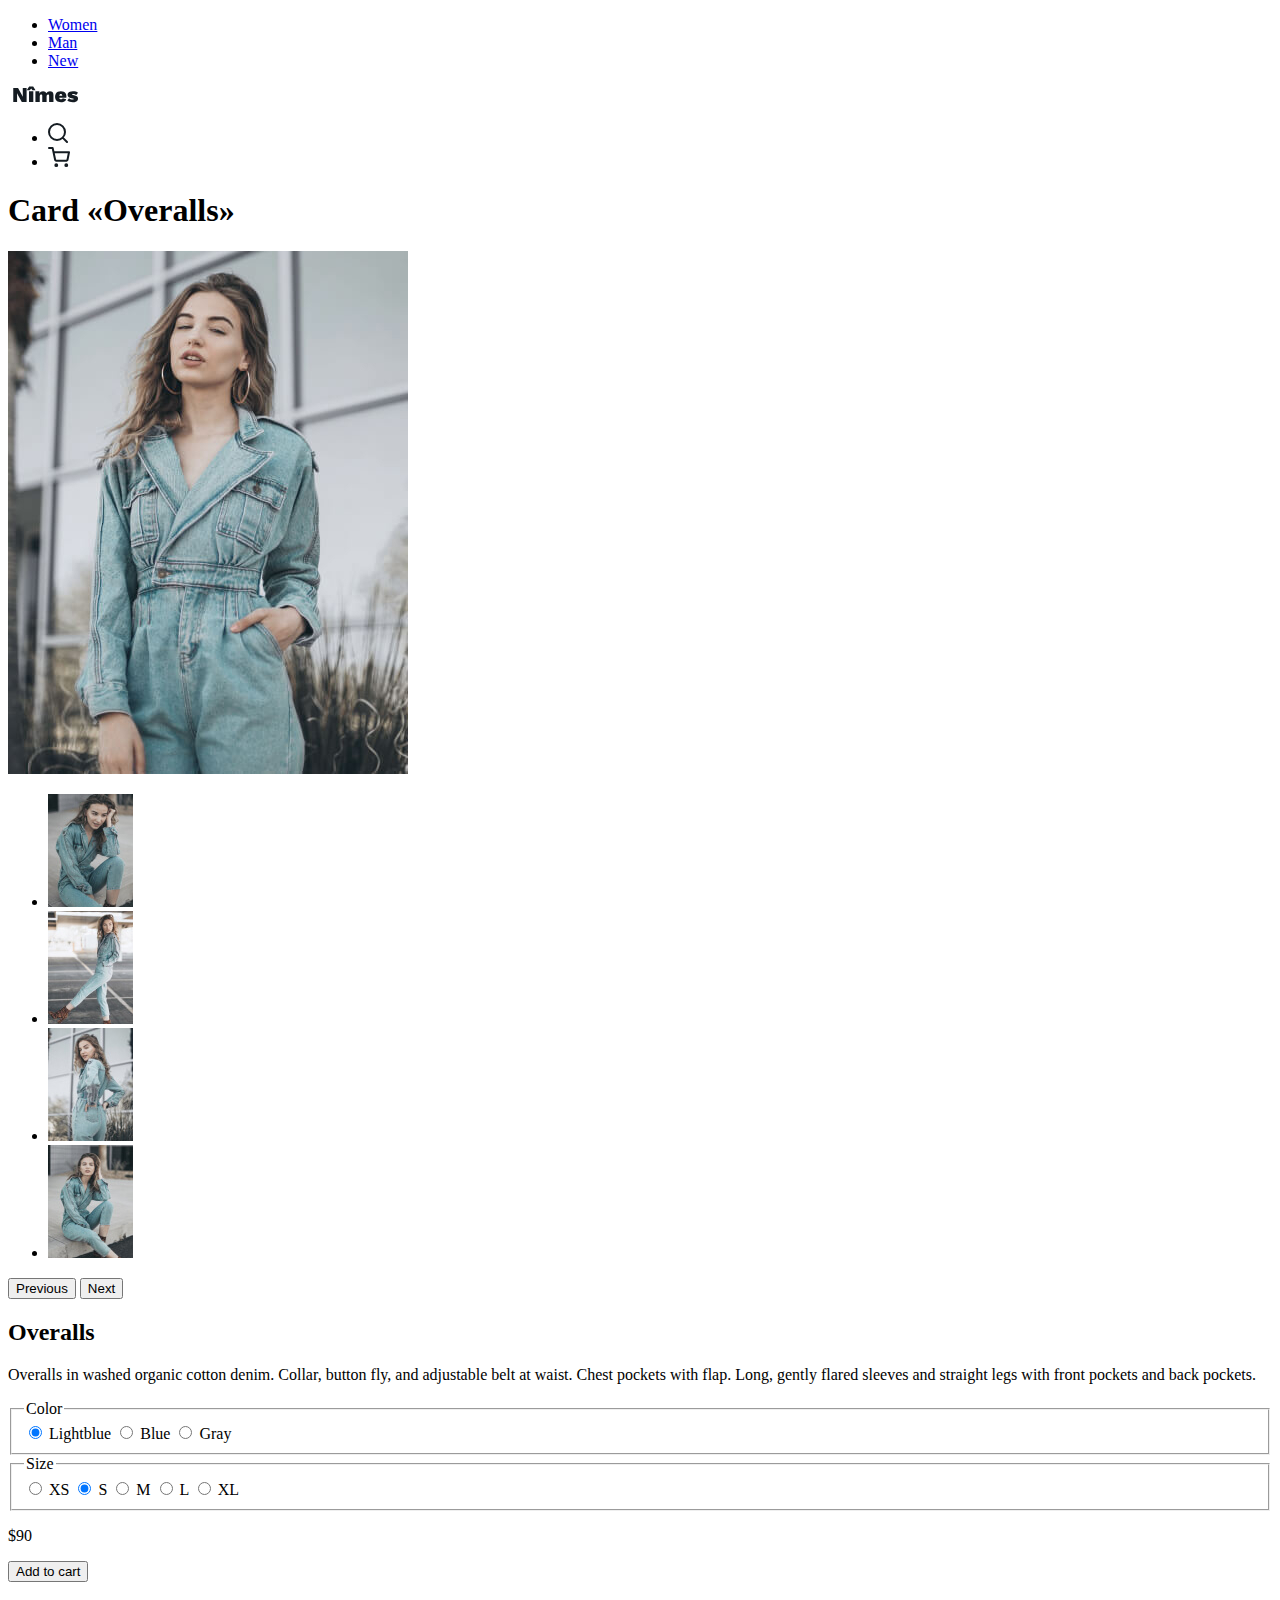
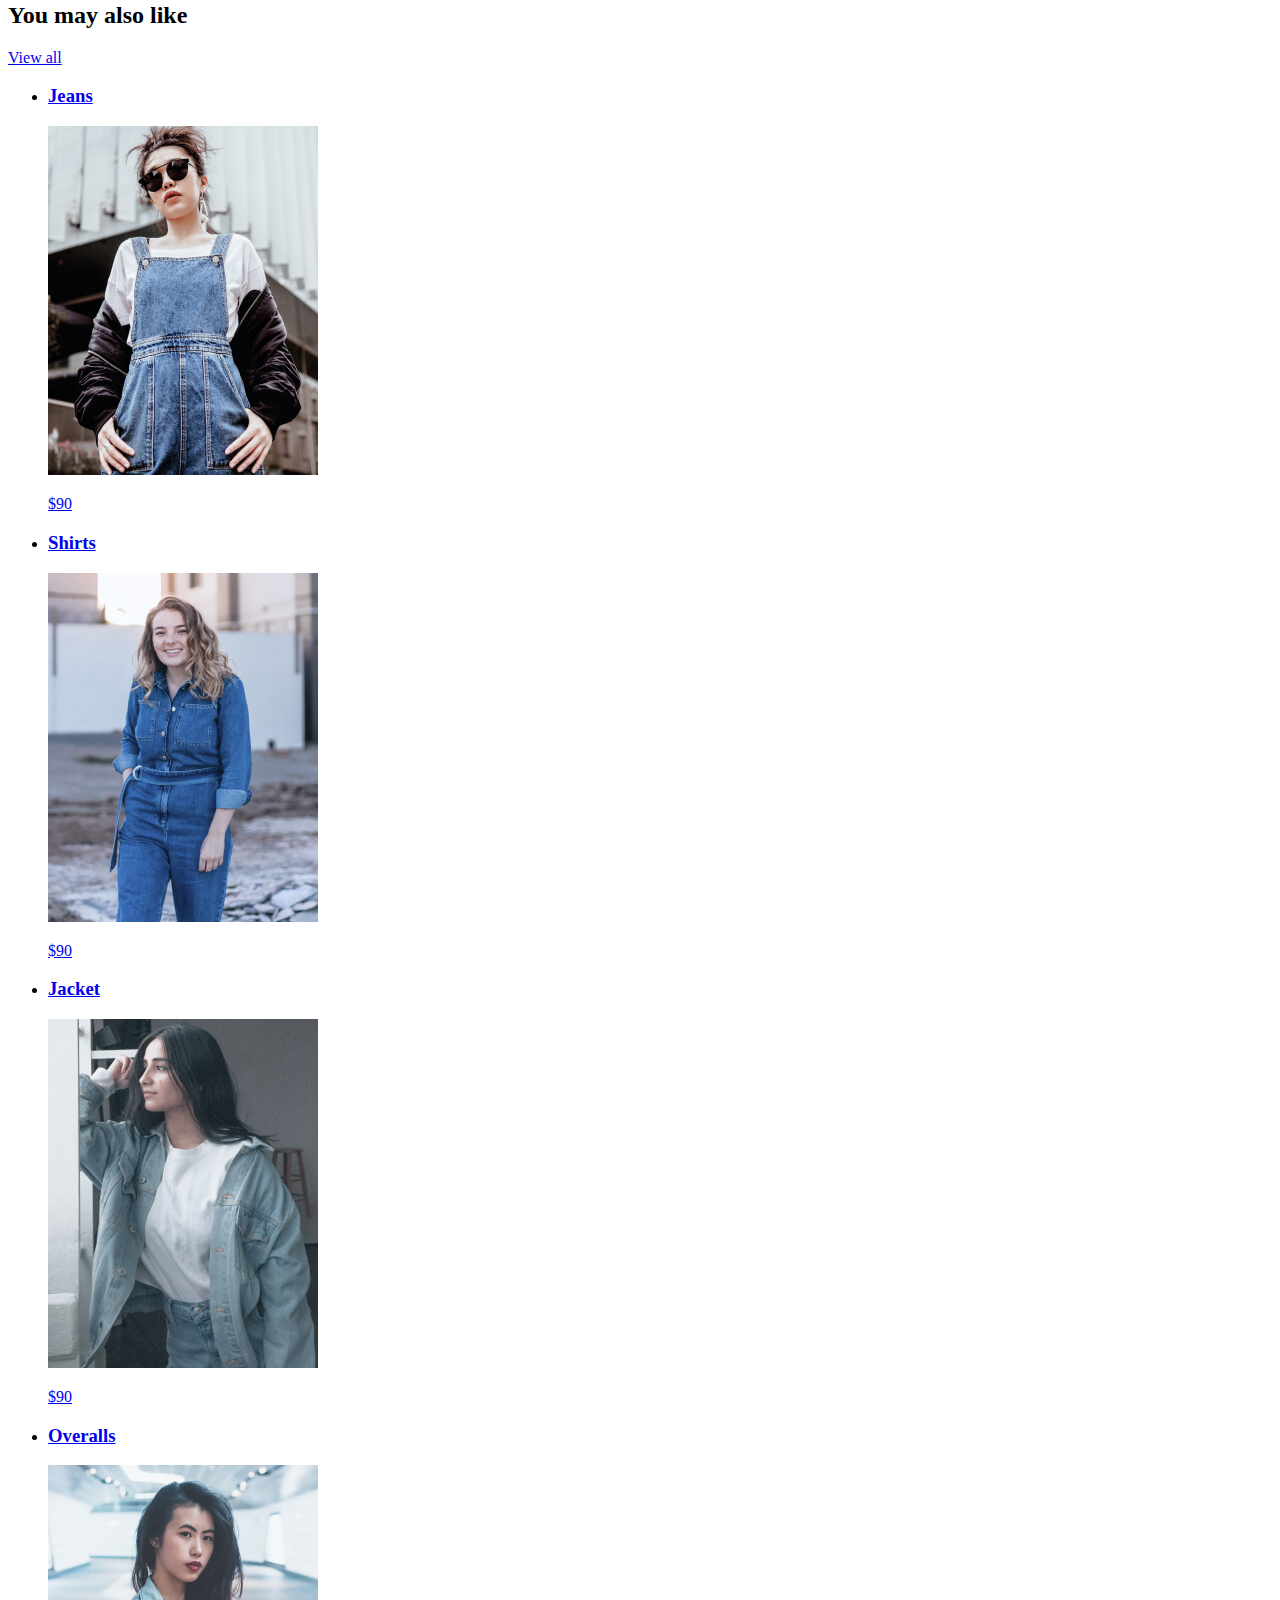
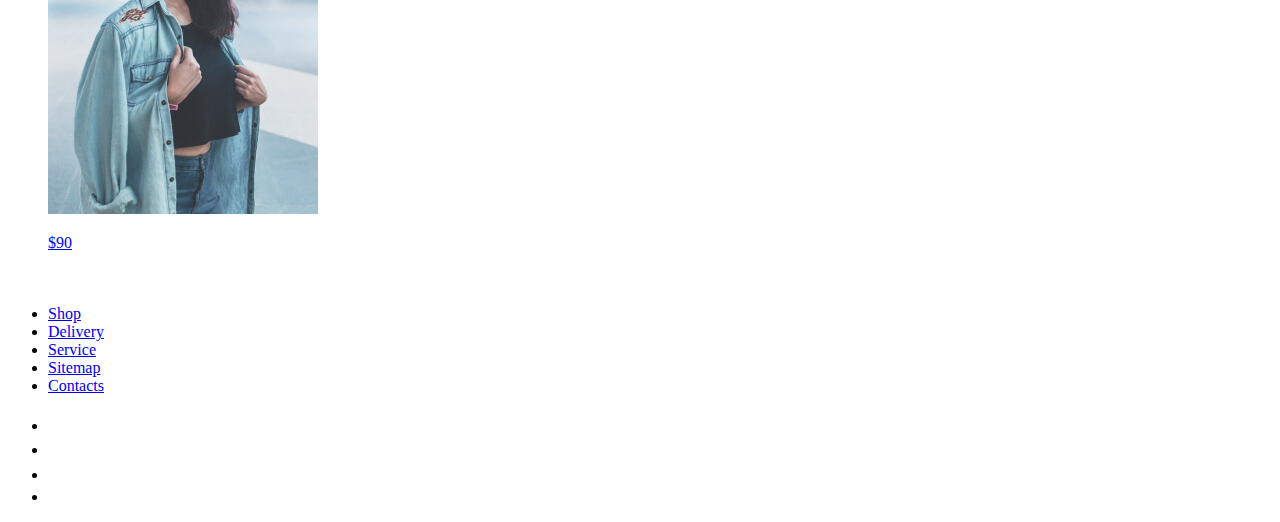
==== card.html @ c6d40078 "Card html" ====
<!DOCTYPE html>
<html lang="en">
  <head>
    <meta charset="utf-8">
    <meta name="viewport" content="width=device-width, initial-scale=1">
    <link rel="preconnect" href="https://fonts.gstatic.com">
    <link href="https://fonts.googleapis.com/css2?family=Anton&family=Work+Sans:wght@400;500;700&display=swap" rel="stylesheet">
    <link href="style.css" rel="stylesheet">
    <title>Card «Overalls» | «Nîmes»</title>
  </head>
  <body>
    <header class="main-header">
      <nav class="main-header-nav container">
        <ul class="site-navigation">
          <li class="site-navigation-item">
            <a class="link-item" href="#">Women</a>
          </li>
          <li class="site-navigation-item">
            <a class="link-item" href="#">Man</a>
          </li>
          <li class="site-navigation-item">
            <a class="link-item" href="#">New</a>
          </li>
        </ul>
        <a class="main-header-logo" href="index.html">
          <img src="img/denim-logo.svg" width="75" height="17" alt="Logo">
        </a>
        <ul class="user-navigation">
          <li class="user-navigation-item">
            <a class="link-item" href="#">
              <img src="img/loupe.svg" width="20" height="20" alt="Search">
            </a>
          </li>
          <li class="user-navigation-item">
            <a class="link-item" href="#">
              <img src="img/cart.svg" width="22" height="20" alt="cart">
            </a>
          </li>
        </ul>
      </nav>
    </header>
    <main>
      <section class="card">
        <h1 class="visually-hidden">Card «Overalls»</h1>
        <div class="container card-wrapper">
          <div class="card-photos-column">
            <img src="img/55.jpg" width="400" height="523" alt="Фото">
            <ul class="card-photos-slider-preview">
              <li class="card-photos-slider-preview-item">
                <img src="img/56.jpg" width="85" height="113" alt="Фото 1">
              </li>
              <li class="card-photos-slider-preview-item">
                <img src="img/57.jpg" width="85" height="113" alt="Фото 2">
              </li>
              <li class="card-photos-slider-preview-item">
                <img src="img/58.jpg" width="85" height="113" alt="Фото 3">
              </li>
              <li class="card-photos-slider-preview-item">
                <img src="img/59.jpg" width="85" height="113" alt="Фото 4">
              </li>
            </ul>
            <button class="card-photos-slider-prev-button" type="button">
              <span>Previous</span>
            </button>
            <button class="card-photos-slider-next-button" type="button">
              <span>Next</span>
            </button>
          </div>
          <div class="card-description-column">
            <h2 class="card-description-header">Overalls</h2>
            <p class="card-description-text">Overalls in washed organic cotton denim. Collar, button fly, and adjustable belt at waist. Chest pockets with flap. Long, gently flared sleeves and straight legs with front pockets and back pockets.</p>
            <form class="card-order" method="post" action="#">
              <fieldset class="card-order-field">
                <legend>Color</legend>
                <label>
                  <input type="radio" id="card-order-color-lightblue" name="card-order-color" checked>
                  <span>Lightblue</span>
                </label>
                <label>
                  <input type="radio" id="card-order-color-blue" name="card-order-color">
                  <span>Blue</span>
                </label>
                <label>
                  <input type="radio" id="card-order-color-gray" name="card-order-color">
                  <span>Gray</span>
                </label>
              </fieldset>
              <fieldset class="card-order-field">
                <legend>Size</legend>
                <label>
                  <input type="radio" id="card-order-size-xs" name="card-order-size">
                  <span>XS</span>
                </label>
                <label>
                  <input type="radio" id="card-order-size-s" name="card-order-size" checked>
                  <span>S</span>
                </label>
                <label>
                  <input type="radio" id="card-order-size-m" name="card-order-size">
                  <span>M</span>
                </label>
                <label>
                  <input type="radio" id="card-order-size-l" name="card-order-size">
                  <span>L</span>
                </label>
                <label>
                  <input type="radio" id="card-order-size-xl" name="card-order-size">
                  <span>XL</span>
                </label>
              </fieldset>
              <p class="card-description-price">$90</p>
              <button class="button" type="submit">Add to cart</button>
            </form>
          </div>
        </div>
      </section>
      <section class="similar container">
        <header class="section-header">
          <h2 class="section-title">You may also like</h2>
          <a class="show-more" href="#">View all</a>
        </header>
        <ul class="catalog-list">
          <li class="catalog-item">
            <a class="catalog-item-link" href="#">
              <h3>Jeans</h3>
              <img src="img/64.jpg" width="270" height="349" alt="Jeans">
              <p class="catalog-item-price">$90</p>
            </a>
          </li>
          <li class="catalog-item">
            <a class="catalog-item-link" href="#">
              <h3>Shirts</h3>
              <img src="img/54.jpg" width="270" height="349" alt="Shirts">
              <p class="catalog-item-price">$90</p>
            </a>
          </li>
          <li class="catalog-item">
            <a class="catalog-item-link" href="#">
              <h3>Jacket</h3>
              <img src="img/21.jpg" width="270" height="349" alt="Jacket">
              <p class="catalog-item-price">$90</p>
            </a>
          </li>
          <li class="catalog-item">
            <a class="catalog-item-link" href="#">
              <h3>Overalls</h3>
              <img src="img/41.jpg" width="270" height="349" alt="Overalls">
              <p class="catalog-item-price">$90</p>
            </a>
          </li>
        </ul>
      </section>
    </main>
    <footer class="main-footer">
      <div class="main-footer-wrapper container">
        <a class="main-footer-logo" href="index.html">
          <img src="img/denim-logo-footer.svg" width="75" height="17" alt="Logo">
        </a>
        <ul class="footer-navigation">
          <li class="footer-navigation-item">
            <a class="footer-navigation-link" href="#">Shop</a>
          </li>
          <li class="footer-navigation-item">
            <a class="footer-navigation-link" href="#">Delivery</a>
          </li>
          <li class="footer-navigation-item">
            <a class="footer-navigation-link" href="#">Service</a>
          </li>
          <li class="footer-navigation-item">
            <a class="footer-navigation-link" href="#">Sitemap</a>
          </li>
          <li class="footer-navigation-item">
            <a class="footer-navigation-link" href="#">Contacts</a>
          </li>
        </ul>
        <ul class="social">
          <li class="social-item">
            <a href="#">
              <img src="img/facebook.svg" width="12" height="20" alt="Facebook">
            </a>
          </li>
          <li class="social-item">
            <a href="#">
              <img src="img/instagram.svg" width="20" height="20" alt="Instagram">
            </a>
          </li>
          <li class="social-item">
            <a href="#">
              <img src="img/pinterest.svg" width="21" height="21" alt="Pinterest">
            </a>
          </li>
          <li class="social-item">
            <a href="#">
              <img src="img/twitter.svg" width="22" height="18" alt="Twitter">
            </a>
          </li>
        </ul>
      </div>
    </footer>
  </body>
</html>
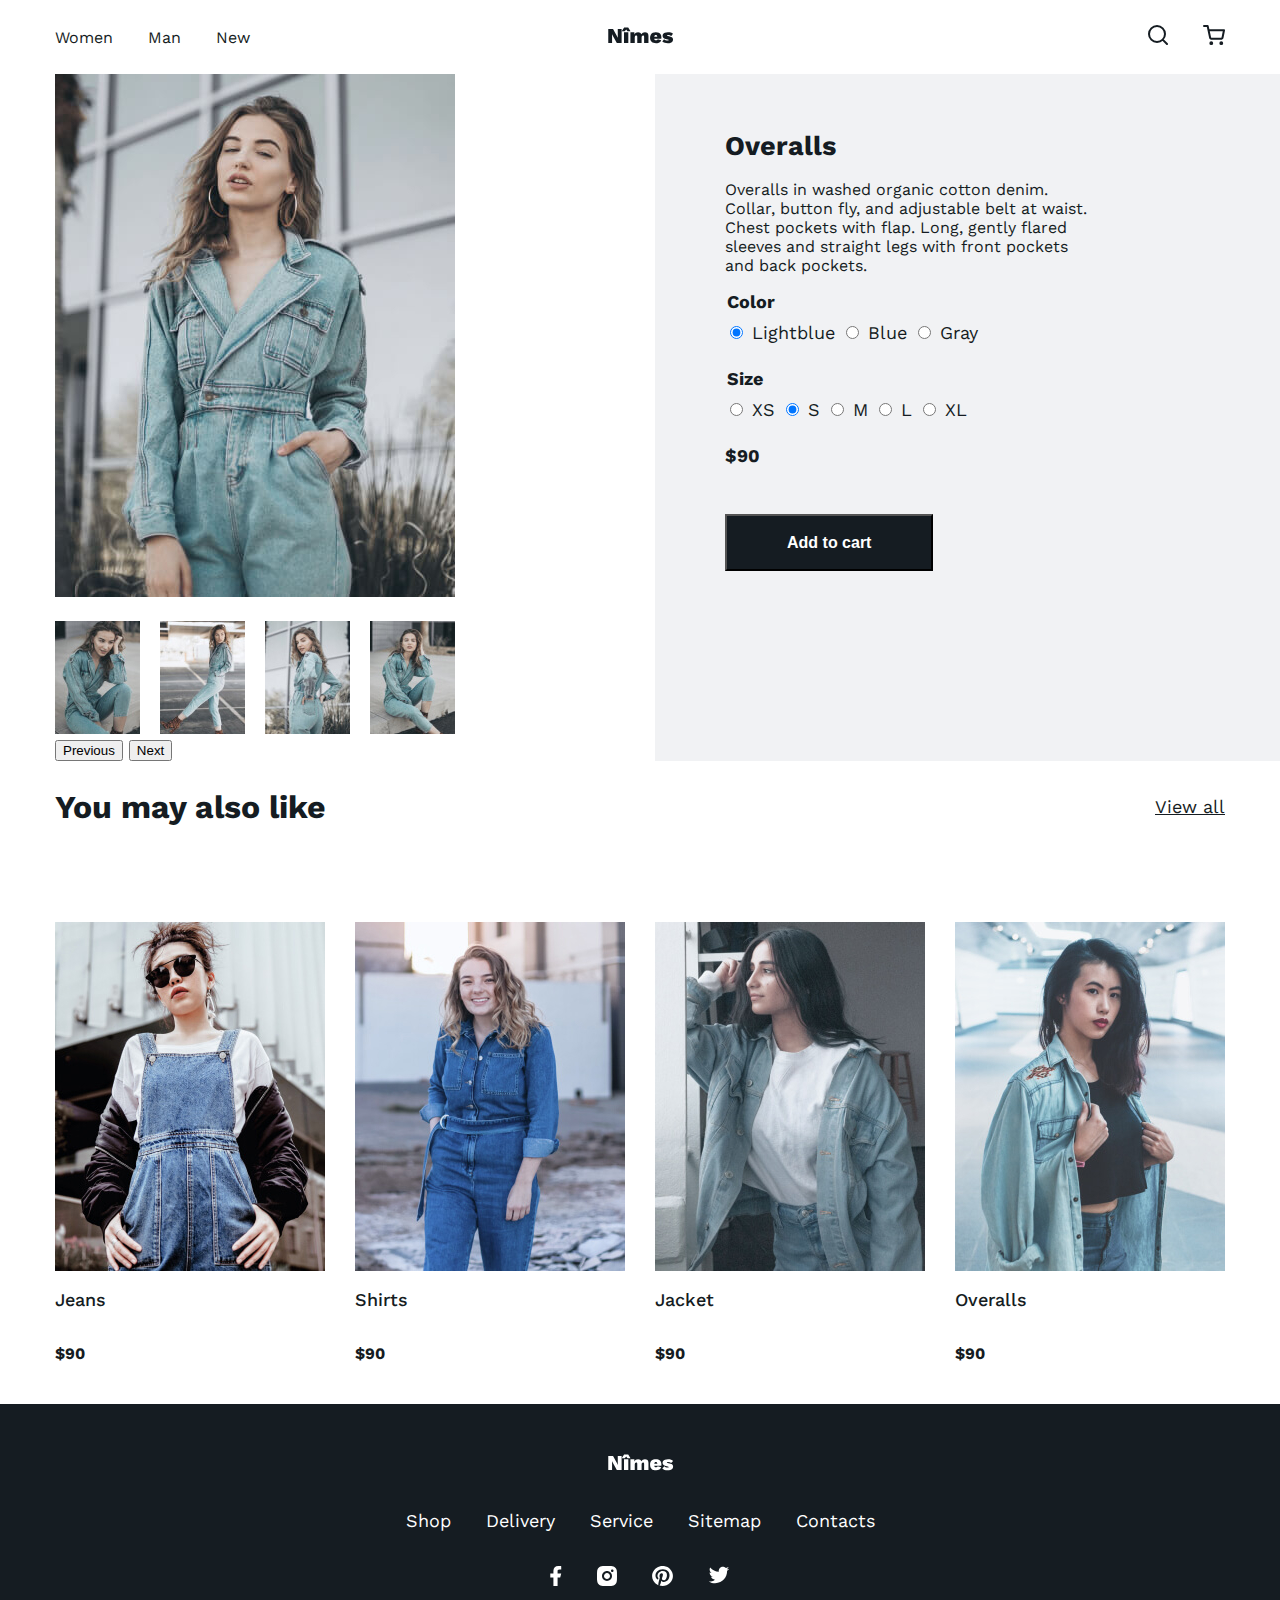
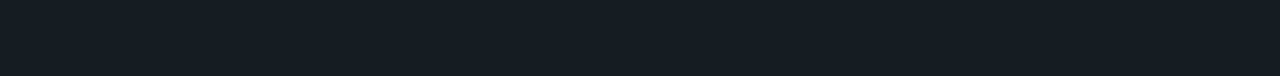
==== commit 759c582c: "Card" ====
--- a/card.html
+++ b/card.html
@@ -5,7 +5,8 @@
     <meta name="viewport" content="width=device-width, initial-scale=1">
     <link rel="preconnect" href="https://fonts.gstatic.com">
     <link href="https://fonts.googleapis.com/css2?family=Anton&family=Work+Sans:wght@400;500;700&display=swap" rel="stylesheet">
-    <link href="style.css" rel="stylesheet">
+    <link href="css/style.css" rel="stylesheet">
+    <link href="css/card.css" rel="stylesheet">
     <title>Card «Overalls» | «Nîmes»</title>
   </head>
   <body>
@@ -109,7 +110,7 @@
                 </label>
               </fieldset>
               <p class="card-description-price">$90</p>
-              <button class="button" type="submit">Add to cart</button>
+              <button class="button button-add-to-cart" type="submit">Add to cart</button>
             </form>
           </div>
         </div>
--- a/css/style.css
+++ b/css/style.css
@@ -0,0 +1,326 @@
+body {
+    margin: 0;
+    min-width: 1200px;
+    font-family: "Work Sans", "Arial", sans-serif;
+    font-weight: normal;
+    font-size: 18px;
+    line-height: 21px;
+    color: #151c22;
+  }
+
+  .container {
+    width: 1170px;
+    margin: 0 auto;
+    padding-left: 15px;
+    padding-right: 15px;
+  }
+
+  .visually-hidden {
+    position: absolute;
+    clip: rect(1px, 1px, 1px, 1px);
+    padding: 0;
+    border: 0;
+    height: 1px;
+    width: 1px;
+    overflow: hidden;
+  }
+
+  a {
+    color: inherit;
+  }
+
+  .main-header-nav {
+    display: flex;
+    align-items: center;
+  }
+  
+  .site-navigation {
+    list-style: none;
+    padding: 0;
+    margin: 0;
+    display: flex;
+    justify-content: flex-start;
+    align-items: flex-start;
+    flex-wrap: wrap;
+    width: 400px;
+    font-size: 16px;
+    line-height: 19px;
+  }
+
+  .site-navigation-item {
+    padding: 25px 0;
+    margin-right: 35px;
+  }
+  
+  .link-item {
+    text-decoration: none;
+  }
+  
+  .main-header-logo {
+    margin: 0 auto;
+  }
+  
+  .user-navigation {
+    list-style: none;
+    padding: 0;
+    margin: 0;
+    display: flex;
+    justify-content: flex-end;
+    align-items: flex-start;
+    flex-wrap: wrap;
+    width: 400px;
+  }
+
+  .user-navigation-item {
+    padding: 25px 0;
+    margin-left: 35px;
+  }
+
+/* PROMO */
+
+  .promo {
+    background-color: #f1f2f4;
+  }
+
+  .promo-wrapper {
+    display: flex;
+    justify-content: center;
+    margin-left: 50px;
+  }
+  
+  .promo-text-column {
+    width: 520px;
+  }
+  
+  .promo-img-column {
+    width: 430px;
+    padding: 50px 50px;
+  }
+
+  .promo-img-column img{
+    position: relative;
+    z-index: 2;
+}
+
+.promo-img-column::before {
+    position: absolute;
+    content: "";
+    background: url(./../img/diagonal1.svg);
+    width: 232px;
+    height: 176px;
+    margin-top: 0px;
+    background-repeat: no-repeat;
+    z-index: 1;
+    margin-top: -50px;
+    margin-left: -50px;
+}
+
+.promo-img-column::after {
+  position: absolute;
+  content: "";
+  background: url(./../img/diagonal2.svg);
+  width: 232px;
+  height: 176px;
+  margin-top: 0px;
+  background-repeat: no-repeat;
+  z-index: 1;
+  margin-top: 395px;
+  margin-left: -180px;
+}
+  
+  .promo-text {
+    font-family: "Anton", "Arial", sans-serif;
+    font-weight: normal;
+    font-size: 128px;
+    line-height: 130px;
+    text-transform: uppercase;
+    margin-left: 55px;
+    margin-top: 0px;
+    margin-bottom: 60px;
+  }
+
+  .promo-title {
+    font-weight: normal;
+    font-size: 18px;
+    margin-left: 55px;
+    margin-top: 190px;
+    margin-bottom: 0px;
+  }
+  
+  .button {
+    text-decoration: none;
+    font-weight: bold;
+    font-size: 16px;
+    line-height: 19px;
+    color: #ffffff;
+    background-color: #151c22;
+  }
+
+  .button-promo{
+    margin-top: 5px;
+    padding: 24px 27px 24px 27px;
+    margin-left: 55px;
+    margin-top: 120px;
+  }
+
+  .promo-arrow {
+    position: relative;
+    margin-top: 50px;
+  }
+  
+  .promo-arrow::before {
+    position: absolute;
+    margin-top: 495px;
+    margin-left: -40px;
+    width: 15px;
+    height: 45px;
+    content: '';
+    background-image: url('../img/promo-arrow.svg');
+    background-repeat: no-repeat;
+  }
+
+  .section-title {
+    font-weight: bold;
+    font-size: 32px;
+    line-height: 38px;
+  }
+  
+  .catalog-item-link {
+    display: flex;
+    flex-direction: column;
+    font-size: 18px;
+    line-height: 21px;
+    text-decoration: none;
+  }
+
+  .catalog-item-link img {
+    order: -1;
+  }
+  
+  .catalog-item h3 {
+    font-size: 18px;
+    line-height: 21px;
+    font-weight: 500;
+  }
+  
+  .catalog-item-price {
+    font-weight: bold;
+    font-size: 16px;
+    line-height: 19px;
+  }
+
+  .bestsellers {
+    padding-top: 130px;
+    padding-bottom: 105px;
+  }
+  
+  .section-header {
+    display: flex;
+    justify-content: space-between;
+    align-items: center;
+    margin-bottom: 70px;
+  }
+
+  /* Сетка каталога*/
+
+  .catalog-list {
+    list-style: none;
+    padding: 0;
+    margin: 0;
+    display: flex;
+    flex-wrap: wrap;
+    margin-right: -30px;
+  }
+  
+  .catalog-item {
+    width: 270px;
+    margin-bottom: 25px;
+    margin-right: 30px;
+  }
+
+  /* Сетка News */
+
+  .news {
+    padding-bottom: 110px;
+  }
+  
+  .news-wrapper {
+    display: flex;
+    flex-direction: row-reverse;
+    justify-content: flex-end;
+  }
+  
+  .news-text-column {
+    width: 400px;
+    margin-top: 30px;
+    margin-bottom: 30px;
+    background-color: #f1f2f4;
+  }
+  
+  .news-img-column {
+    width: 700px;
+  }
+
+  /* FOOTER */
+
+  .main-footer {
+    padding-top: 50px;
+    padding-bottom: 50px;
+    background-color: #151c22;
+  }
+  
+  .main-footer-wrapper {
+    display: flex;
+    flex-direction: column;
+    justify-content: center;
+  }
+  
+  .main-footer-logo {
+    margin: 0 auto 35px;
+  }
+  
+  .footer-navigation {
+    list-style: none;
+    padding: 0;
+    margin: 0 auto;
+    display: flex;
+    justify-content: center;
+    width: 525px;
+    flex-wrap: wrap;
+  }
+  
+  .footer-navigation-item {
+    margin-right: 35px;
+    margin-bottom: 35px;
+  }
+  
+  .footer-navigation-item:last-child {
+    margin-right: 0;
+  }
+  
+  .footer-navigation-link {
+    font-size: 18px;
+    line-height: 21px;
+    color: #ffffff;
+    text-decoration: none;
+  }
+  
+  .social {
+    list-style: none;
+    padding: 0;
+    margin: 0 auto;
+    display: flex;
+    flex-wrap: wrap;
+    justify-content: center;
+    width: 240px;
+  }
+  
+  .social-item {
+    margin-right: 35px;
+    margin-bottom: 35px;
+  }
+  
+  .social-item:last-child {
+    margin-right: 0;
+  }
+
--- a/css/card.css
+++ b/css/card.css
@@ -0,0 +1,64 @@
+.card {
+    background-image: linear-gradient(to right, #ffffff 50%, #f1f2f4 50%);
+  }
+  
+  .card-description-text {
+    font-weight: normal;
+    font-size: 16px;
+    line-height: 19px;
+  }
+  
+  .card-description-price {
+    font-weight: bold;
+    font-size: 18px;
+    line-height: 21px;
+  }
+
+  .card-wrapper {
+    display: flex;
+    justify-content: flex-start;
+  }
+  
+  .card-photos-column {
+    width: 600px;
+    background-color: #ffffff;
+  }
+  
+  .card-description-column {
+    width: 370px;
+    padding: 40px 0 0 70px;
+    color: #151c22;
+  }
+
+  .card-order-field {
+    margin: 0 0 25px 0;
+    padding: 0;
+    border: none;
+  }
+  
+  .card-order-field legend {
+    font-weight: bold;
+    margin-bottom: 10px;
+  }
+
+  /* PREVIEW */
+
+  .card-photos-slider-preview {
+    list-style: none;
+    padding: 0;
+    margin: 0;
+    display: flex;
+    justify-content: flex-start;
+    margin-right: -20px;
+  }
+  
+  .card-photos-slider-preview-item {
+    margin-right: 20px;
+    margin-top: 20px;
+  }
+
+  .button-add-to-cart {
+    padding: 17px 60px 17px 60px;
+    margin-top: 30px;
+    margin-bottom: 100px;
+  }